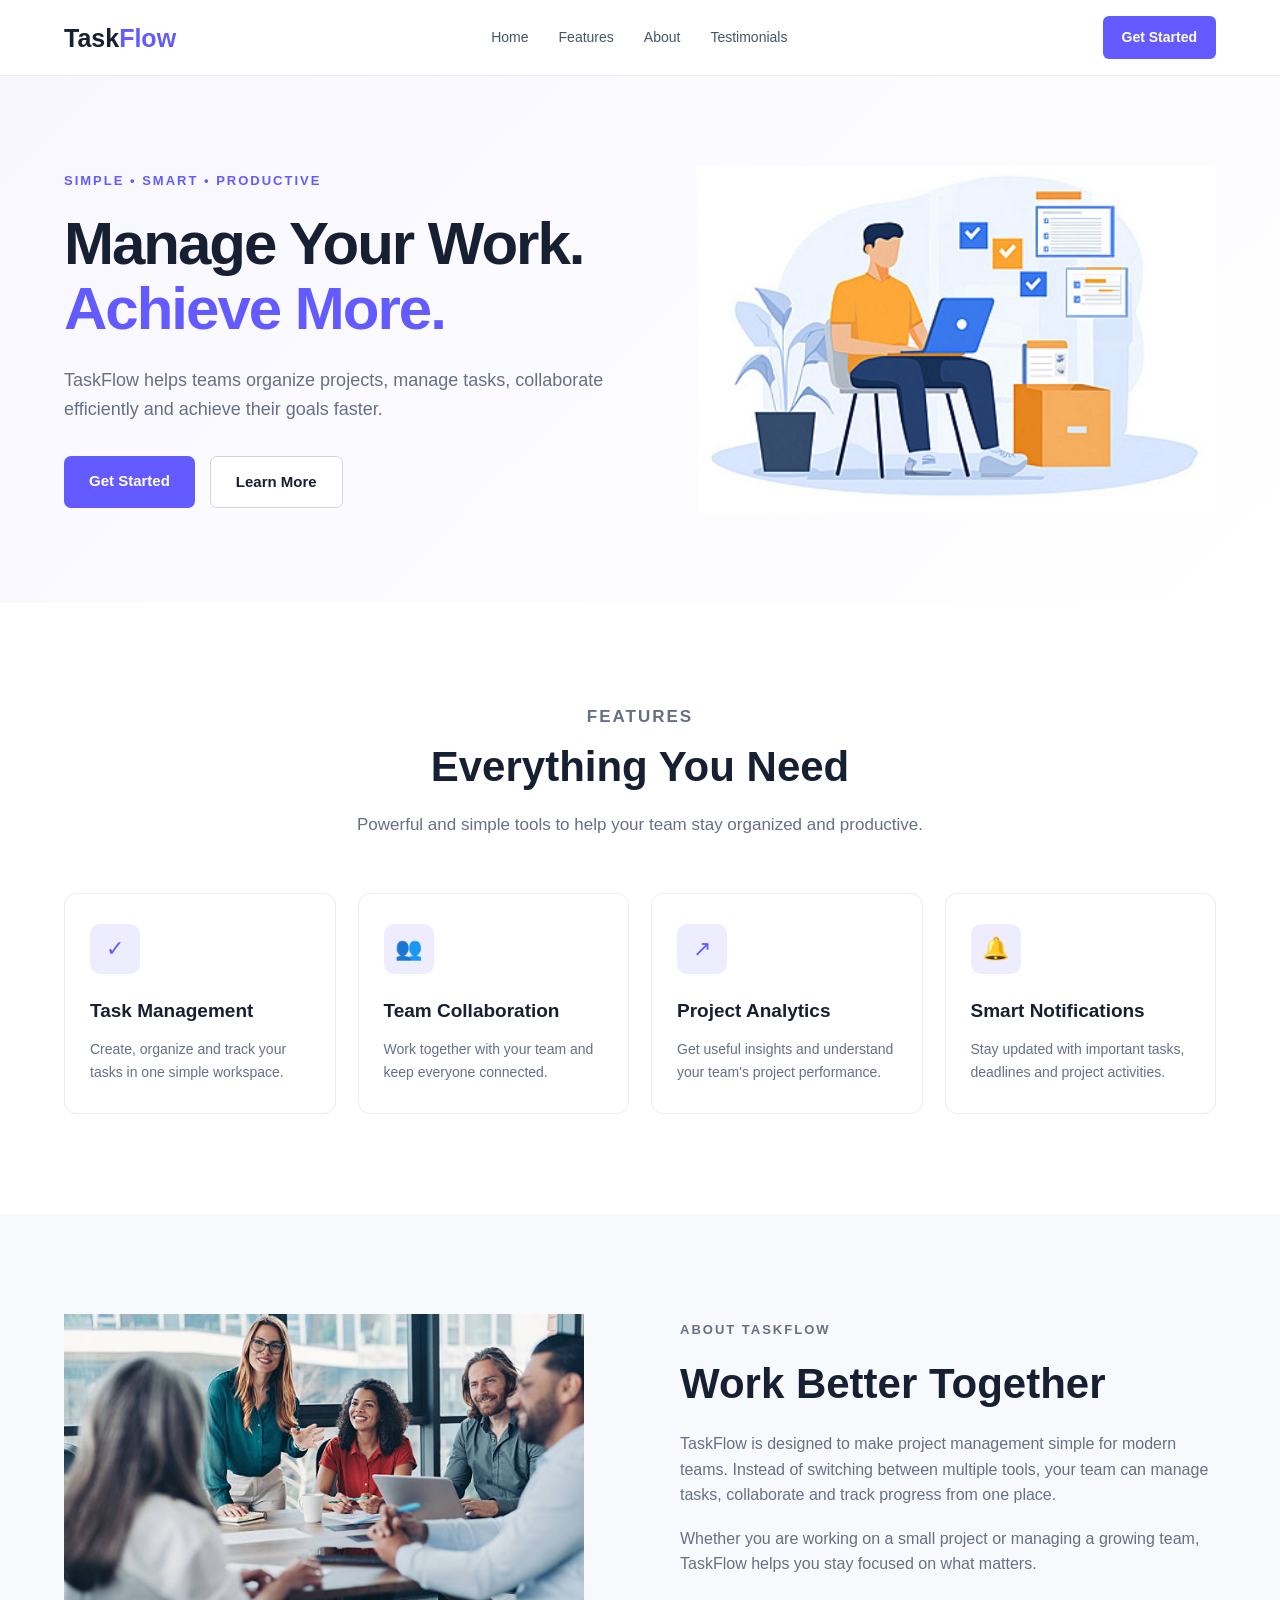
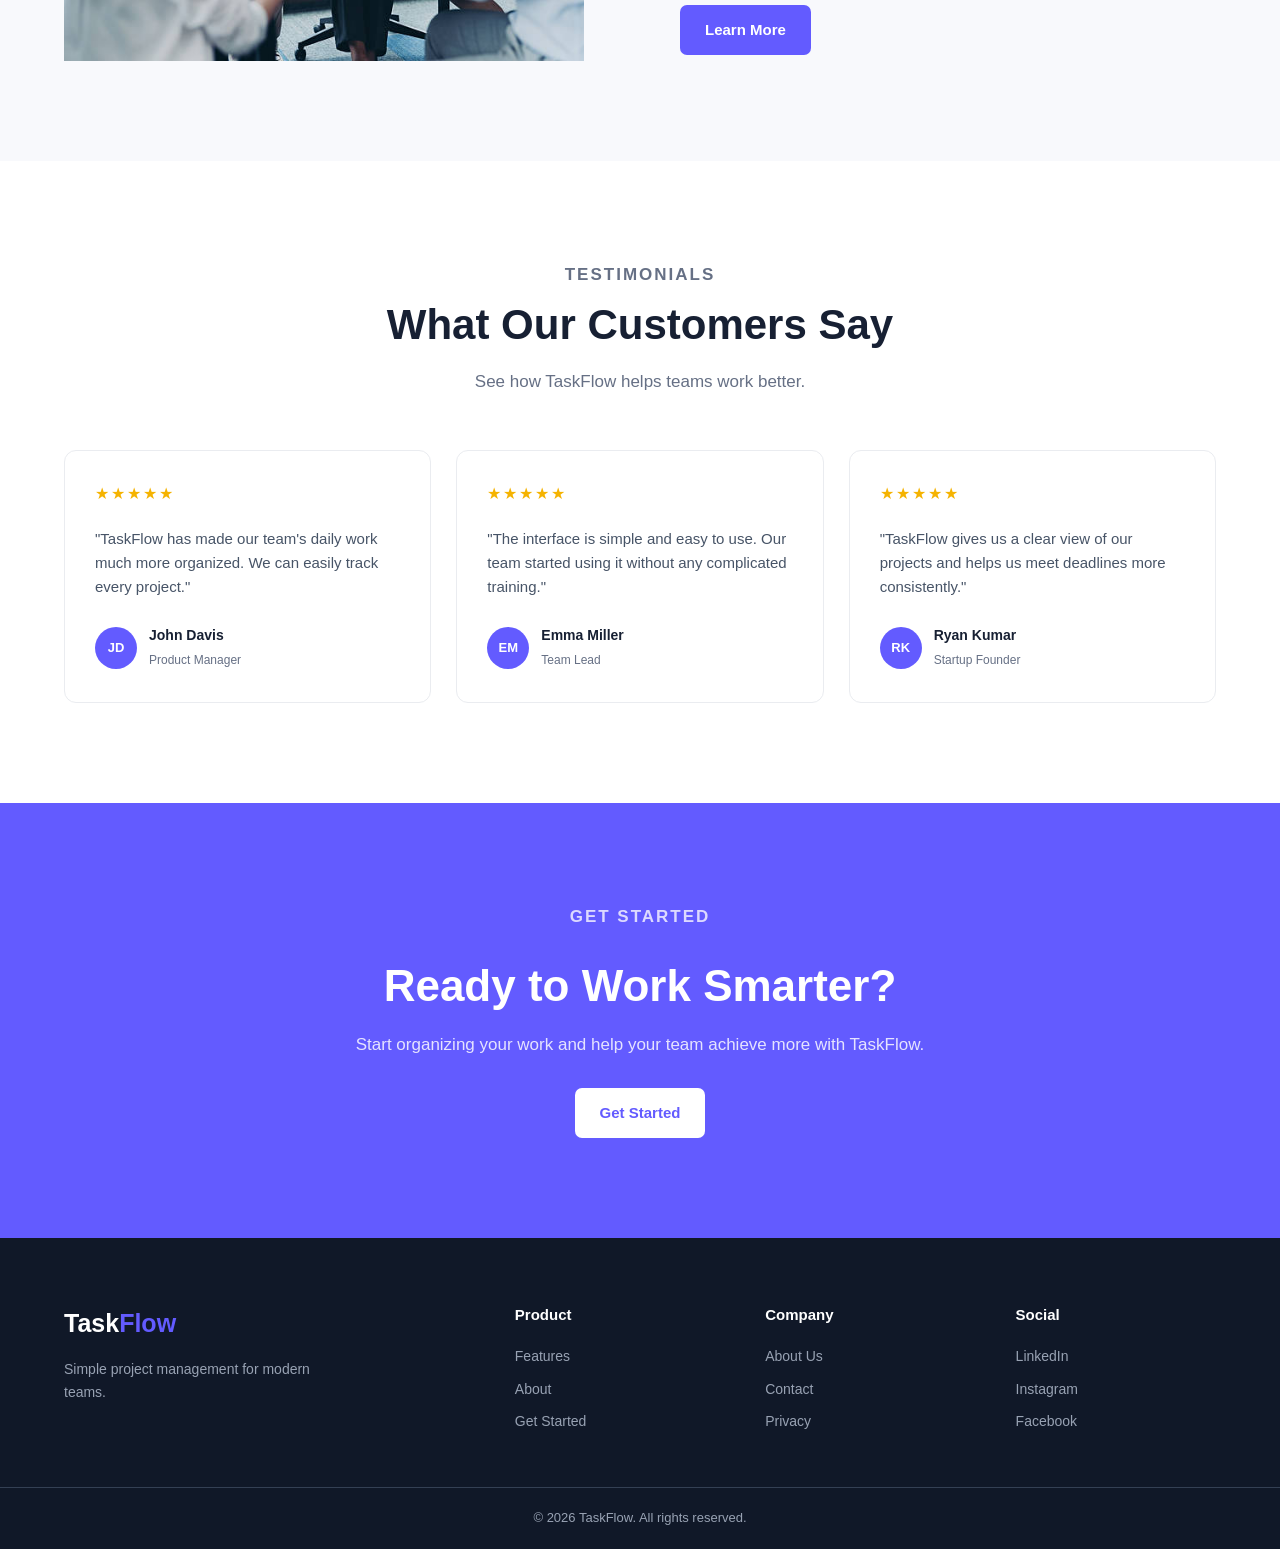
==== index.html @ 1946597b "Initial commit" ====
<!DOCTYPE html>
<html lang="en">

<head>
    <meta charset="UTF-8">
    <meta name="viewport" content="width=device-width, initial-scale=1.0">

    <meta name="description"
        content="TaskFlow is a simple project management platform that helps teams organize, collaborate and achieve more.">

    <title>TaskFlow - Manage Your Work Smarter</title>

    <link rel="stylesheet" href="style.css">
</head>

<body>

    <!-- ==============NAVBAR ================= -->

    <header class="header">

        <nav class="navbar container">

            <a href="#" class="logo">
                Task<span>Flow</span>
            </a>

            <div class="nav-links">
                <a href="#home">Home</a>
                <a href="#features">Features</a>
                <a href="#about">About</a>
                <a href="#testimonials">Testimonials</a>
            </div>

            <a href="#cta" class="nav-button">
                Get Started
            </a>

        </nav>

    </header>


    <main>

        <!-- ================= HERO ================= -->

        <section class="hero" id="home">

            <div class="container hero-container">

                <div class="hero-content">

                    <p class="hero-label">
                        SIMPLE • SMART • PRODUCTIVE
                    </p>

                    <h1>
                        Manage Your Work.
                        <span>Achieve More.</span>
                    </h1>

                    <p class="hero-description">
                        TaskFlow helps teams organize projects, manage tasks,
                        collaborate efficiently and achieve their goals faster.
                    </p>

                    <div class="hero-buttons">

                        <a href="#cta" class="btn btn-primary">
                            Get Started
                        </a>

                        <a href="#features" class="btn btn-secondary">
                            Learn More
                        </a>

                    </div>

                </div>


                <div class="hero-image">

                    <img src="assets/hero.jpg"
                        alt="Task management dashboard illustration">

                </div>

            </div>

        </section>


        <!-- ================= FEATURES ================= -->

        <section class="features section" id="features">

            <div class="container">

                <div class="section-heading">

                    <p class="section-label">
                        FEATURES
                    </p>

                    <h2>
                        Everything You Need
                    </h2>

                    <p>
                        Powerful and simple tools to help your team
                        stay organized and productive.
                    </p>

                </div>


                <div class="feature-cards">

                    <!-- Card 1 -->

                    <article class="feature-card">

                        <div class="feature-icon">
                            ✓
                        </div>

                        <h3>
                            Task Management
                        </h3>

                        <p>
                            Create, organize and track your tasks
                            in one simple workspace.
                        </p>

                    </article>


                    <!-- Card 2 -->

                    <article class="feature-card">

                        <div class="feature-icon">
                            👥
                        </div>

                        <h3>
                            Team Collaboration
                        </h3>

                        <p>
                            Work together with your team and
                            keep everyone connected.
                        </p>

                    </article>


                    <!-- Card 3 -->

                    <article class="feature-card">

                        <div class="feature-icon">
                            ↗
                        </div>

                        <h3>
                            Project Analytics
                        </h3>

                        <p>
                            Get useful insights and understand
                            your team's project performance.
                        </p>

                    </article>


                    <!-- Card 4 -->

                    <article class="feature-card">

                        <div class="feature-icon">
                            🔔
                        </div>

                        <h3>
                            Smart Notifications
                        </h3>

                        <p>
                            Stay updated with important tasks,
                            deadlines and project activities.
                        </p>

                    </article>

                </div>

            </div>

        </section>


        <!-- ================= ABOUT ================= -->

        <section class="about section" id="about">

            <div class="container about-container">

                <div class="about-image">

                    <img src="assets/team.jpg"
                        alt="Team collaborating on a project">

                </div>


                <div class="about-content">

                    <p class="section-label">
                        ABOUT TASKFLOW
                    </p>

                    <h2>
                        Work Better Together
                    </h2>

                    <p>
                        TaskFlow is designed to make project management
                        simple for modern teams. Instead of switching
                        between multiple tools, your team can manage
                        tasks, collaborate and track progress from one
                        place.
                    </p>

                    <p>
                        Whether you are working on a small project or
                        managing a growing team, TaskFlow helps you stay
                        focused on what matters.
                    </p>

                    <a href="#cta" class="btn btn-primary">
                        Learn More
                    </a>

                </div>

            </div>

        </section>


        <!-- ================= TESTIMONIALS ================= -->

        <section class="testimonials section" id="testimonials">

            <div class="container">

                <div class="section-heading">

                    <p class="section-label">
                        TESTIMONIALS
                    </p>

                    <h2>
                        What Our Customers Say
                    </h2>

                    <p>
                        See how TaskFlow helps teams work better.
                    </p>

                </div>


                <div class="testimonial-cards">

                    <!-- Testimonial 1 -->

                    <article class="testimonial-card">

                        <div class="stars">
                            ★★★★★
                        </div>

                        <p>
                            "TaskFlow has made our team's daily
                            work much more organized. We can easily
                            track every project."
                        </p>

                        <div class="customer">

                            <div class="customer-avatar">
                                JD
                            </div>

                            <div>
                                <h4>
                                    John Davis
                                </h4>

                                <span>
                                    Product Manager
                                </span>
                            </div>

                        </div>

                    </article>


                    <!-- Testimonial 2 -->

                    <article class="testimonial-card">

                        <div class="stars">
                            ★★★★★
                        </div>

                        <p>
                            "The interface is simple and easy to use.
                            Our team started using it without any
                            complicated training."
                        </p>

                        <div class="customer">

                            <div class="customer-avatar">
                                EM
                            </div>

                            <div>
                                <h4>
                                    Emma Miller
                                </h4>

                                <span>
                                    Team Lead
                                </span>
                            </div>

                        </div>

                    </article>


                    <!-- Testimonial 3 -->

                    <article class="testimonial-card">

                        <div class="stars">
                            ★★★★★
                        </div>

                        <p>
                            "TaskFlow gives us a clear view of our
                            projects and helps us meet deadlines
                            more consistently."
                        </p>

                        <div class="customer">

                            <div class="customer-avatar">
                                RK
                            </div>

                            <div>
                                <h4>
                                    Ryan Kumar
                                </h4>

                                <span>
                                    Startup Founder
                                </span>

                            </div>

                        </div>

                    </article>

                </div>

            </div>

        </section>


        <!-- ================= CTA ================= -->

        <section class="cta section" id="cta">

            <div class="container">

                <div class="cta-content">

                    <p class="section-label">
                        GET STARTED
                    </p>

                    <h2>
                        Ready to Work Smarter?
                    </h2>

                    <p>
                        Start organizing your work and help your
                        team achieve more with TaskFlow.
                    </p>

                    <a href="#" class="btn btn-white">
                        Get Started
                    </a>

                </div>

            </div>

        </section>

    </main>


    <!-- ================= FOOTER ================= -->

    <footer class="footer">

        <div class="container footer-container">

            <div class="footer-brand">

                <a href="#" class="logo">
                    Task<span>Flow</span>
                </a>

                <p>
                    Simple project management for
                    modern teams.
                </p>

            </div>


            <div class="footer-links">

                <h4>
                    Product
                </h4>

                <a href="#features">
                    Features
                </a>

                <a href="#about">
                    About
                </a>

                <a href="#cta">
                    Get Started
                </a>

            </div>


            <div class="footer-links">

                <h4>
                    Company
                </h4>

                <a href="#">
                    About Us
                </a>

                <a href="#">
                    Contact
                </a>

                <a href="#">
                    Privacy
                </a>

            </div>


            <div class="footer-links">

                <h4>
                    Social
                </h4>

                <a href="#">
                    LinkedIn
                </a>

                <a href="#">
                    Instagram
                </a>

                <a href="#">
                    Facebook
                </a>

            </div>

        </div>


        <div class="footer-bottom">

            <p>
                © 2026 TaskFlow. All rights reserved.
            </p>

        </div>

    </footer>


</body>

</html>
---- style.css ----
/* =========================
   RESET
========================= */

* {
    margin: 0;
    padding: 0;
    box-sizing: border-box;
}

html {
    scroll-behavior: smooth;
}

body {
    font-family: Arial, Helvetica, sans-serif;
    color: #172033;
    background-color: #ffffff;
    line-height: 1.6;
}

a {
    text-decoration: none;
    color: inherit;
}

img {
    max-width: 100%;
    display: block;
}


/* =========================
   COMMON
========================= */

.container {
    width: 90%;
    max-width: 1180px;
    margin: 0 auto;
}

.section {
    padding: 100px 0;
}

.section-heading {
    max-width: 650px;
    margin: 0 auto 55px;
    text-align: center;
}

.section-heading h2 {
    font-size: 42px;
    line-height: 1.2;
    margin-bottom: 18px;
}

.section-heading p {
    color: #667085;
    font-size: 17px;
}

.section-label {
    color: #635bff;
    font-size: 13px;
    font-weight: 700;
    letter-spacing: 2px;
    margin-bottom: 12px;
}


/* =========================
   BUTTONS
========================= */

.btn {
    display: inline-block;
    padding: 13px 25px;
    border-radius: 7px;
    font-size: 15px;
    font-weight: 600;
    transition: 0.3s ease;
}

.btn-primary {
    background-color: #635bff;
    color: #ffffff;
}

.btn-primary:hover {
    background-color: #4b44d1;
    transform: translateY(-2px);
}

.btn-secondary {
    border: 1px solid #d0d5dd;
    color: #172033;
    background-color: #ffffff;
}

.btn-secondary:hover {
    background-color: #f2f4f7;
    transform: translateY(-2px);
}

.btn-white {
    background-color: #ffffff;
    color: #635bff;
}

.btn-white:hover {
    background-color: #f2f4f7;
    transform: translateY(-2px);
}


/* =========================
   NAVBAR
========================= */

.header {
    background-color: #ffffff;
    border-bottom: 1px solid #eaecf0;
    position: sticky;
    top: 0;
    z-index: 1000;
}

.navbar {
    min-height: 75px;
    display: flex;
    align-items: center;
    justify-content: space-between;
}

.logo {
    font-size: 25px;
    font-weight: 800;
    color: #172033;
}

.logo span {
    color: #635bff;
}

.nav-links {
    display: flex;
    align-items: center;
    gap: 30px;
}

.nav-links a {
    font-size: 14px;
    font-weight: 500;
    color: #475467;
    transition: 0.3s ease;
}

.nav-links a:hover {
    color: #635bff;
}

.nav-button {
    padding: 10px 19px;
    background-color: #635bff;
    color: #ffffff;
    border-radius: 6px;
    font-size: 14px;
    font-weight: 600;
    transition: 0.3s ease;
}

.nav-button:hover {
    background-color: #4b44d1;
    transform: translateY(-2px);
}


/* =========================
   HERO
========================= */

.hero {
    background: linear-gradient(135deg, #f8f7ff, #ffffff);
    padding: 90px 0;
}

.hero-container {
    display: flex;
    align-items: center;
    justify-content: space-between;
    gap: 60px;
}

.hero-content {
    flex: 1;
}

.hero-label {
    color: #635bff;
    font-size: 13px;
    font-weight: 700;
    letter-spacing: 2px;
    margin-bottom: 20px;
}

.hero h1 {
    max-width: 600px;
    font-size: 60px;
    line-height: 1.08;
    margin-bottom: 25px;
    letter-spacing: -2px;
}

.hero h1 span {
    color: #635bff;
}

.hero-description {
    max-width: 560px;
    color: #667085;
    font-size: 18px;
    margin-bottom: 32px;
}

.hero-buttons {
    display: flex;
    gap: 15px;
    flex-wrap: wrap;
}

.hero-image {
    flex: 1;
}

.hero-image img {
    width: 100%;
    max-width: 520px;
    margin-left: auto;
}


/* =========================
   FEATURES
========================= */

.features {
    background-color: #ffffff;
}

.feature-cards {
    display: grid;
    grid-template-columns: repeat(4, 1fr);
    gap: 22px;
}

.feature-card {
    padding: 30px 25px;
    border: 1px solid #eaecf0;
    border-radius: 12px;
    background-color: #ffffff;
    transition: 0.3s ease;
}

.feature-card:hover {
    transform: translateY(-7px);
    box-shadow: 0 15px 35px rgba(16, 24, 40, 0.08);
}

.feature-icon {
    width: 50px;
    height: 50px;
    display: flex;
    align-items: center;
    justify-content: center;
    background-color: #eeecff;
    color: #635bff;
    border-radius: 10px;
    font-size: 22px;
    margin-bottom: 22px;
}

.feature-card h3 {
    font-size: 19px;
    margin-bottom: 12px;
}

.feature-card p {
    color: #667085;
    font-size: 14px;
}


/* =========================
   ABOUT
========================= */

.about {
    background-color: #f8f9fc;
}

.about-container {
    display: flex;
    align-items: center;
    gap: 80px;
}

.about-image,
.about-content {
    flex: 1;
}

.about-image img {
    width: 100%;
    max-width: 520px;
}

.about-content h2 {
    font-size: 42px;
    line-height: 1.2;
    margin-bottom: 22px;
}

.about-content p {
    color: #667085;
    margin-bottom: 18px;
}

.about-content .btn {
    margin-top: 10px;
}


/* =========================
   TESTIMONIALS
========================= */

.testimonials {
    background-color: #ffffff;
}

.testimonial-cards {
    display: grid;
    grid-template-columns: repeat(3, 1fr);
    gap: 25px;
}

.testimonial-card {
    border: 1px solid #eaecf0;
    padding: 30px;
    border-radius: 12px;
    transition: 0.3s ease;
}

.testimonial-card:hover {
    transform: translateY(-5px);
    box-shadow: 0 12px 30px rgba(16, 24, 40, 0.07);
}

.stars {
    color: #f5b301;
    margin-bottom: 20px;
    letter-spacing: 2px;
}

.testimonial-card > p {
    color: #475467;
    font-size: 15px;
    margin-bottom: 25px;
}

.customer {
    display: flex;
    align-items: center;
    gap: 12px;
}

.customer-avatar {
    width: 42px;
    height: 42px;
    border-radius: 50%;
    background-color: #635bff;
    color: #ffffff;
    display: flex;
    align-items: center;
    justify-content: center;
    font-size: 13px;
    font-weight: 700;
}

.customer h4 {
    font-size: 14px;
}

.customer span {
    font-size: 12px;
    color: #667085;
}


/* =========================
   CTA
========================= */

.cta {
    background-color: #635bff;
    color: #ffffff;
}

.cta-content {
    text-align: center;
    max-width: 700px;
    margin: 0 auto;
}

.cta .section-label {
    color: #dcd9ff;
}

.cta h2 {
    font-size: 44px;
    line-height: 1.2;
    margin-bottom: 18px;
}

.cta p {
    color: #e5e3ff;
    font-size: 17px;
    margin-bottom: 30px;
}


/* =========================
   FOOTER
========================= */

.footer {
    background-color: #101828;
    color: #ffffff;
    padding-top: 65px;
}

.footer-container {
    display: grid;
    grid-template-columns: 2fr 1fr 1fr 1fr;
    gap: 50px;
    padding-bottom: 55px;
}

.footer-brand p {
    max-width: 260px;
    color: #98a2b3;
    font-size: 14px;
    margin-top: 15px;
}

.footer-brand .logo {
    color: #ffffff;
}

.footer-links {
    display: flex;
    flex-direction: column;
    gap: 10px;
}

.footer-links h4 {
    margin-bottom: 8px;
    font-size: 15px;
}

.footer-links a {
    color: #98a2b3;
    font-size: 14px;
    transition: 0.3s ease;
}

.footer-links a:hover {
    color: #ffffff;
}

.footer-bottom {
    border-top: 1px solid #344054;
    text-align: center;
    padding: 20px;
}

.footer-bottom p {
    color: #98a2b3;
    font-size: 13px;
}


/* =========================
   TABLET
========================= */

@media (max-width: 992px) {

    .hero h1 {
        font-size: 48px;
    }

    .feature-cards {
        grid-template-columns: repeat(2, 1fr);
    }

    .about-container {
        gap: 45px;
    }

    .testimonial-cards {
        grid-template-columns: repeat(2, 1fr);
    }

    .testimonial-card:last-child {
        grid-column: span 2;
    }

    .footer-container {
        grid-template-columns: 2fr 1fr 1fr;
    }

}


/* =========================
   MOBILE
========================= */

@media (max-width: 768px) {

    .section {
        padding: 70px 0;
    }


    /* Navbar */

    .navbar {
        flex-wrap: wrap;
        gap: 15px;
        padding: 15px 0;
    }

    .nav-links {
        order: 3;
        width: 100%;
        justify-content: center;
        gap: 20px;
        flex-wrap: wrap;
    }

    .nav-button {
        padding: 9px 15px;
    }


    /* Hero */

    .hero {
        padding: 70px 0;
    }

    .hero-container {
        flex-direction: column;
        text-align: center;
    }

    .hero h1 {
        font-size: 43px;
    }

    .hero-description {
        margin-left: auto;
        margin-right: auto;
    }

    .hero-buttons {
        justify-content: center;
    }

    .hero-image img {
        margin: 20px auto 0;
    }


    /* Features */

    .feature-cards {
        grid-template-columns: 1fr;
    }


    /* About */

    .about-container {
        flex-direction: column;
    }

    .about-image {
        order: 1;
    }

    .about-content {
        order: 2;
        text-align: center;
    }

    .about-content h2 {
        font-size: 35px;
    }


    /* Testimonials */

    .testimonial-cards {
        grid-template-columns: 1fr;
    }

    .testimonial-card:last-child {
        grid-column: auto;
    }


    /* CTA */

    .cta h2 {
        font-size: 35px;
    }


    /* Footer */

    .footer-container {
        grid-template-columns: 1fr 1fr;
        gap: 35px;
    }

}


/* =========================
   SMALL MOBILE
========================= */

@media (max-width: 480px) {

    .container {
        width: 92%;
    }

    .hero h1 {
        font-size: 36px;
    }

    .hero-description {
        font-size: 16px;
    }

    .section-heading h2 {
        font-size: 34px;
    }

    .nav-links {
        gap: 12px;
    }

    .nav-links a {
        font-size: 13px;
    }

    .footer-container {
        grid-template-columns: 1fr;
    }

    .footer-brand {
        text-align: center;
    }

    .footer-brand p {
        margin-left: auto;
        margin-right: auto;
    }

    .footer-links {
        text-align: center;
    }

}
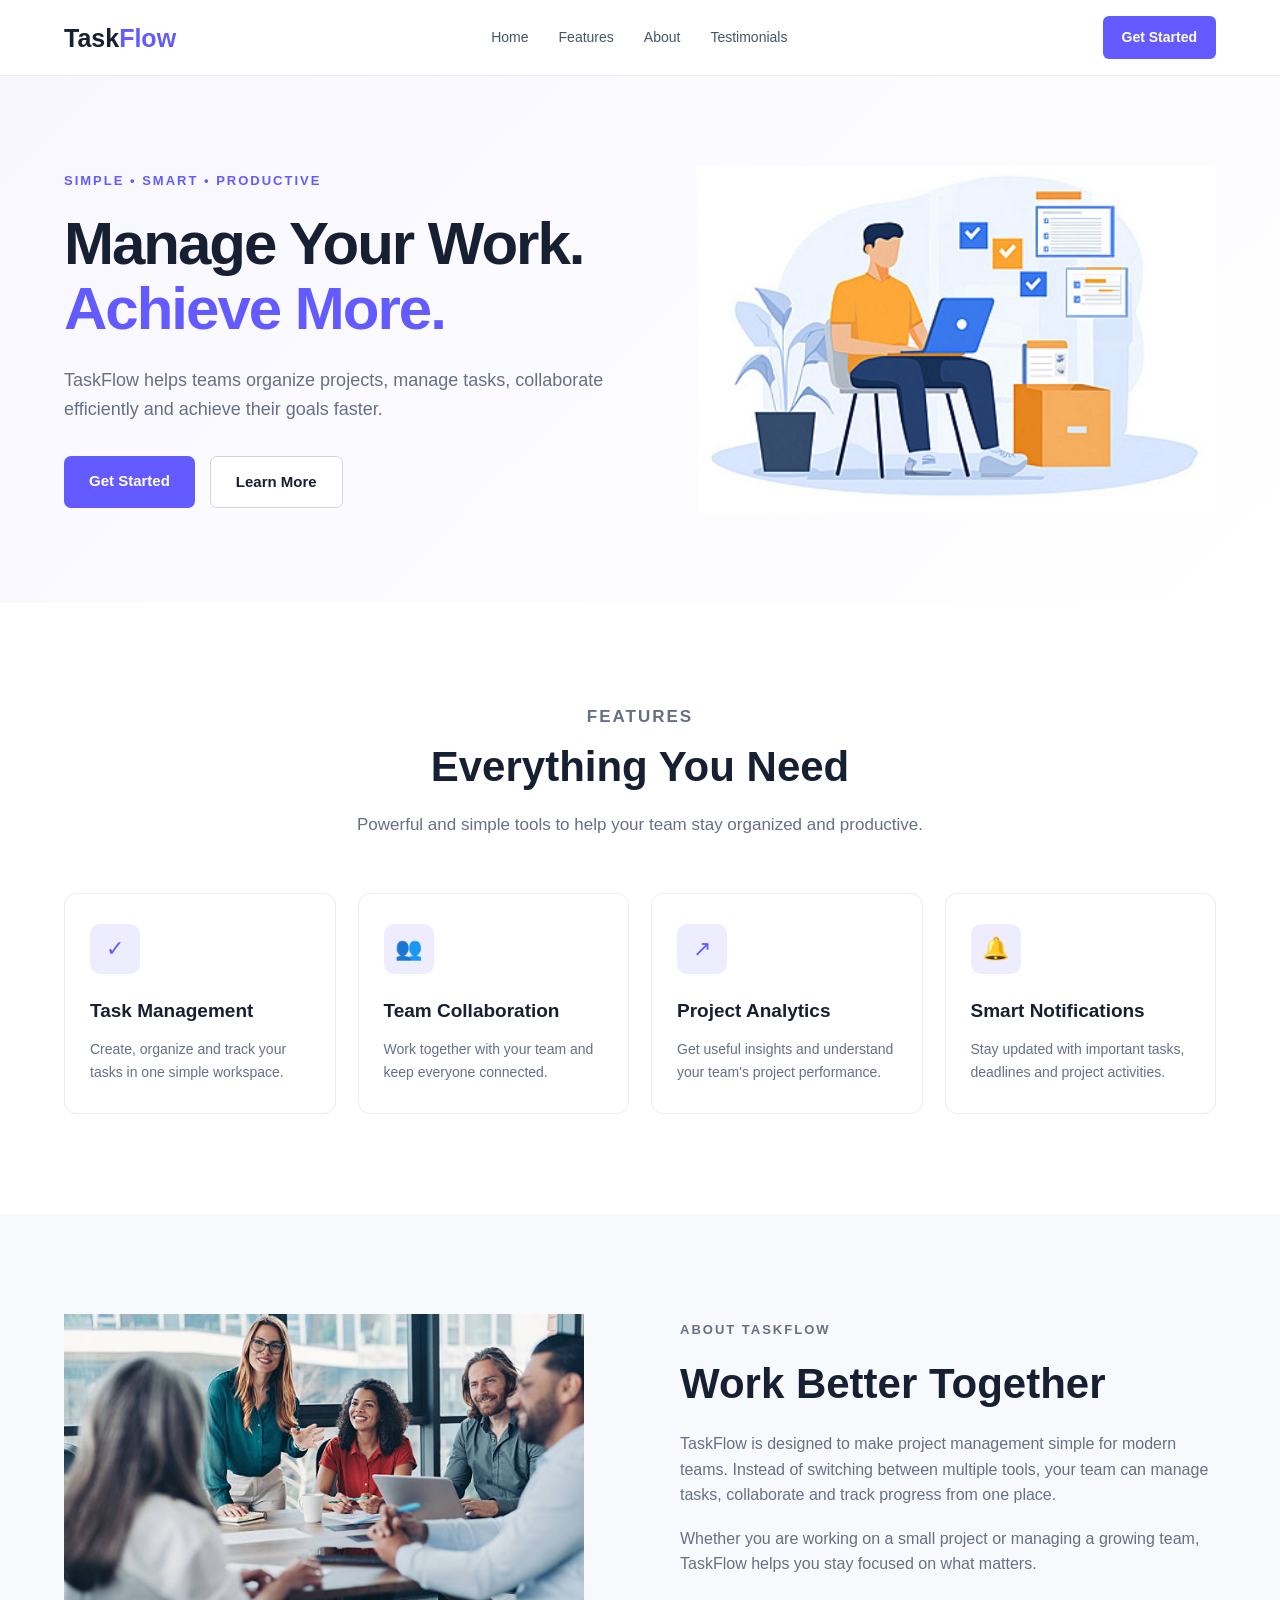
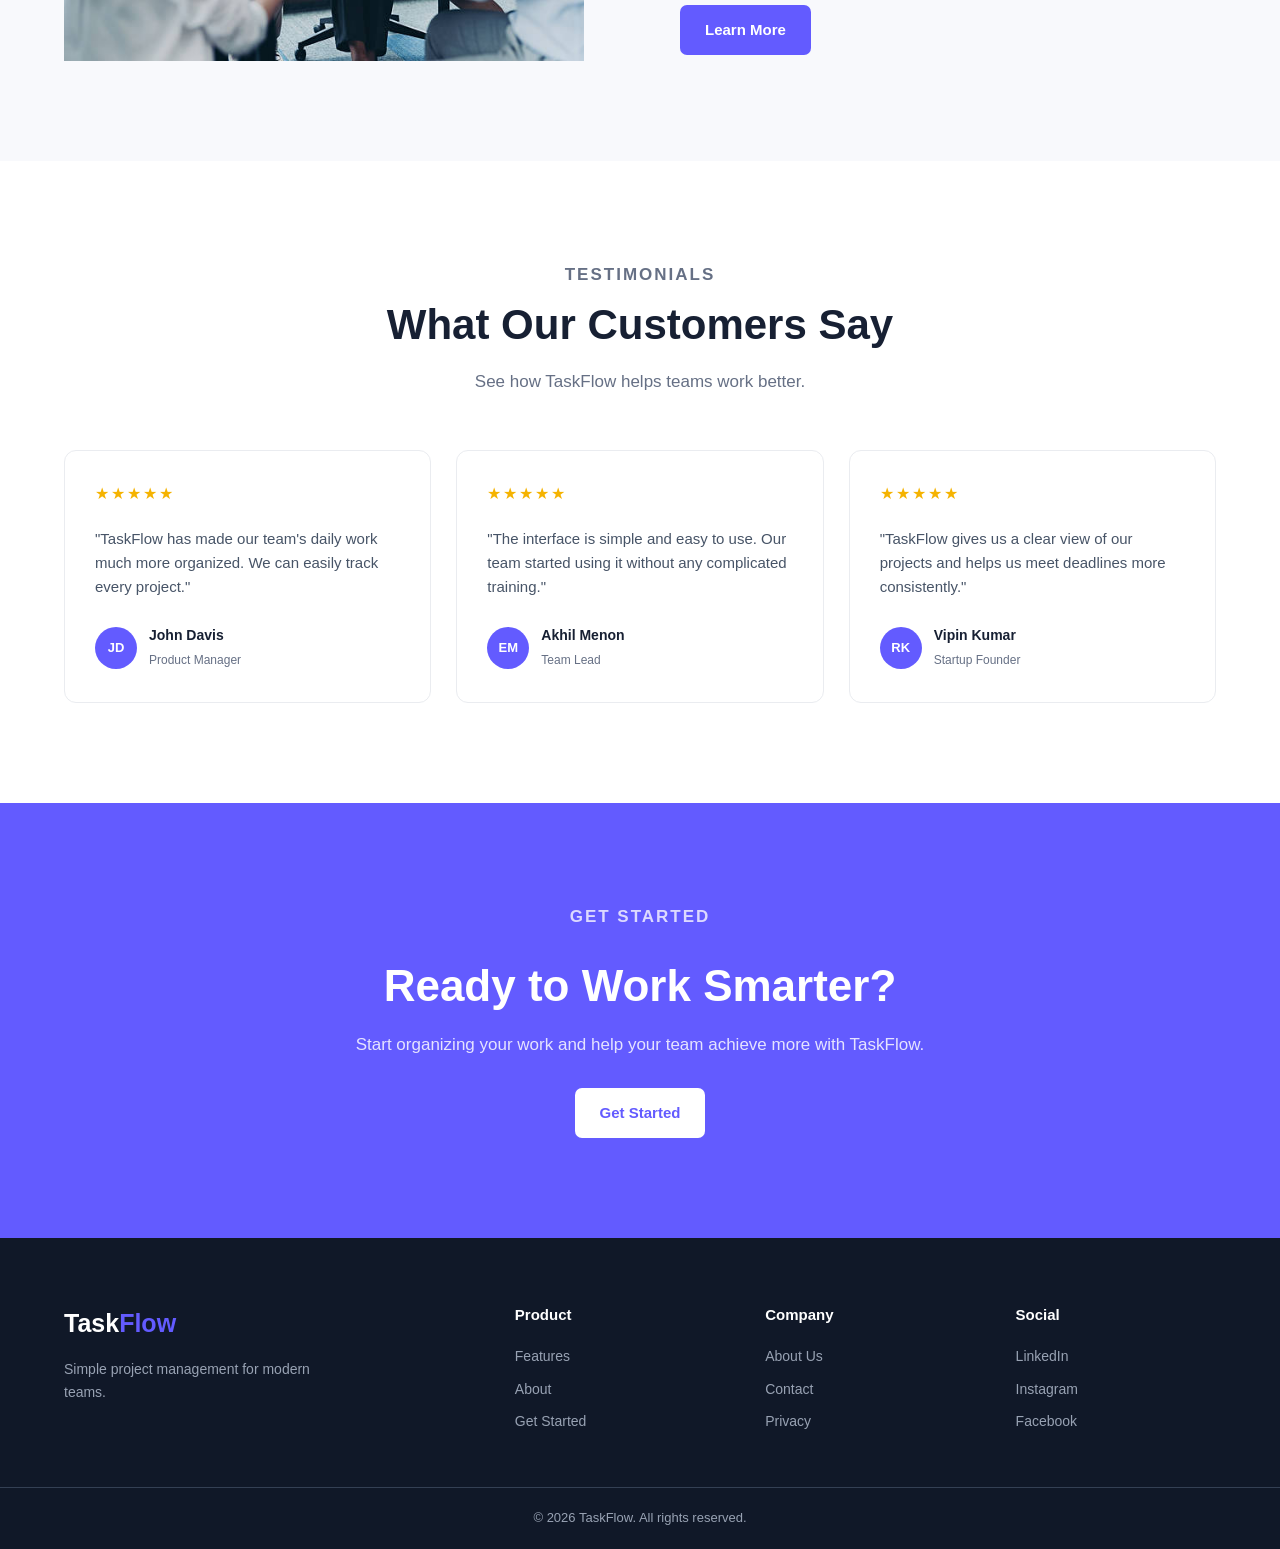
==== commit 4ab73284: "changes" ====
--- a/index.html
+++ b/index.html
@@ -14,8 +14,7 @@
 </head>
 
 <body>
-
-    <!-- ==============NAVBAR ================= -->
+   <!-- NAVBAR -->
 
     <header class="header">
 
@@ -43,7 +42,7 @@
 
     <main>
 
-        <!-- ================= HERO ================= -->
+     <!-- HERO -->
 
         <section class="hero" id="home">
 
@@ -92,7 +91,7 @@
         </section>
 
 
-        <!-- ================= FEATURES ================= -->
+       <!-- FEATURES  -->
 
         <section class="features section" id="features">
 
@@ -253,7 +252,7 @@
         </section>
 
 
-        <!-- ================= TESTIMONIALS ================= -->
+         <!-- TESTIMONIALS  -->
 
         <section class="testimonials section" id="testimonials">
 
@@ -335,7 +334,7 @@
 
                             <div>
                                 <h4>
-                                    Emma Miller
+                                    Akhil Menon
                                 </h4>
 
                                 <span>
@@ -370,7 +369,7 @@
 
                             <div>
                                 <h4>
-                                    Ryan Kumar
+                                    Vipin Kumar
                                 </h4>
 
                                 <span>
@@ -390,7 +389,7 @@
         </section>
 
 
-        <!-- ================= CTA ================= -->
+     <!-- CTA  -->
 
         <section class="cta section" id="cta">
 
@@ -423,8 +422,7 @@
 
     </main>
 
-
-    <!-- ================= FOOTER ================= -->
+ <!-- FOOTER  -->
 
     <footer class="footer">
 
--- a/style.css
+++ b/style.css
@@ -1,6 +1,4 @@
-/* =========================
-   RESET
-========================= */
+
 
 * {
     margin: 0;
@@ -70,9 +68,7 @@
 }
 
 
-/* =========================
-   BUTTONS
-========================= */
+/* button */
 
 .btn {
     display: inline-block;
@@ -115,9 +111,7 @@
 }
 
 
-/* =========================
-   NAVBAR
-========================= */
+/* navbar */
 
 .header {
     background-color: #ffffff;
@@ -176,10 +170,7 @@
     transform: translateY(-2px);
 }
 
-
-/* =========================
-   HERO
-========================= */
+/* hero */
 
 .hero {
     background: linear-gradient(135deg, #f8f7ff, #ffffff);
@@ -241,9 +232,7 @@
 }
 
 
-/* =========================
-   FEATURES
-========================= */
+/* features */
 
 .features {
     background-color: #ffffff;
@@ -292,9 +281,7 @@
 }
 
 
-/* =========================
-   ABOUT
-========================= */
+/* about */
 
 .about {
     background-color: #f8f9fc;
@@ -332,9 +319,7 @@
 }
 
 
-/* =========================
-   TESTIMONIALS
-========================= */
+/* testimonials */
 
 .testimonials {
     background-color: #ffffff;
@@ -398,11 +383,8 @@
     color: #667085;
 }
 
-
-/* =========================
-   CTA
-========================= */
-
+/* 
+cta */
 .cta {
     background-color: #635bff;
     color: #ffffff;
@@ -431,9 +413,7 @@
 }
 
 
-/* =========================
-   FOOTER
-========================= */
+/* footer */
 
 .footer {
     background-color: #101828;
@@ -492,9 +472,7 @@
 }
 
 
-/* =========================
-   TABLET
-========================= */
+/* tablet */
 
 @media (max-width: 992px) {
 
@@ -523,11 +501,8 @@
     }
 
 }
-
-
-/* =========================
-   MOBILE
-========================= */
+/* 
+mobile */
 
 @media (max-width: 768px) {
 
@@ -641,9 +616,7 @@
 }
 
 
-/* =========================
-   SMALL MOBILE
-========================= */
+/* mobile */
 
 @media (max-width: 480px) {
 
